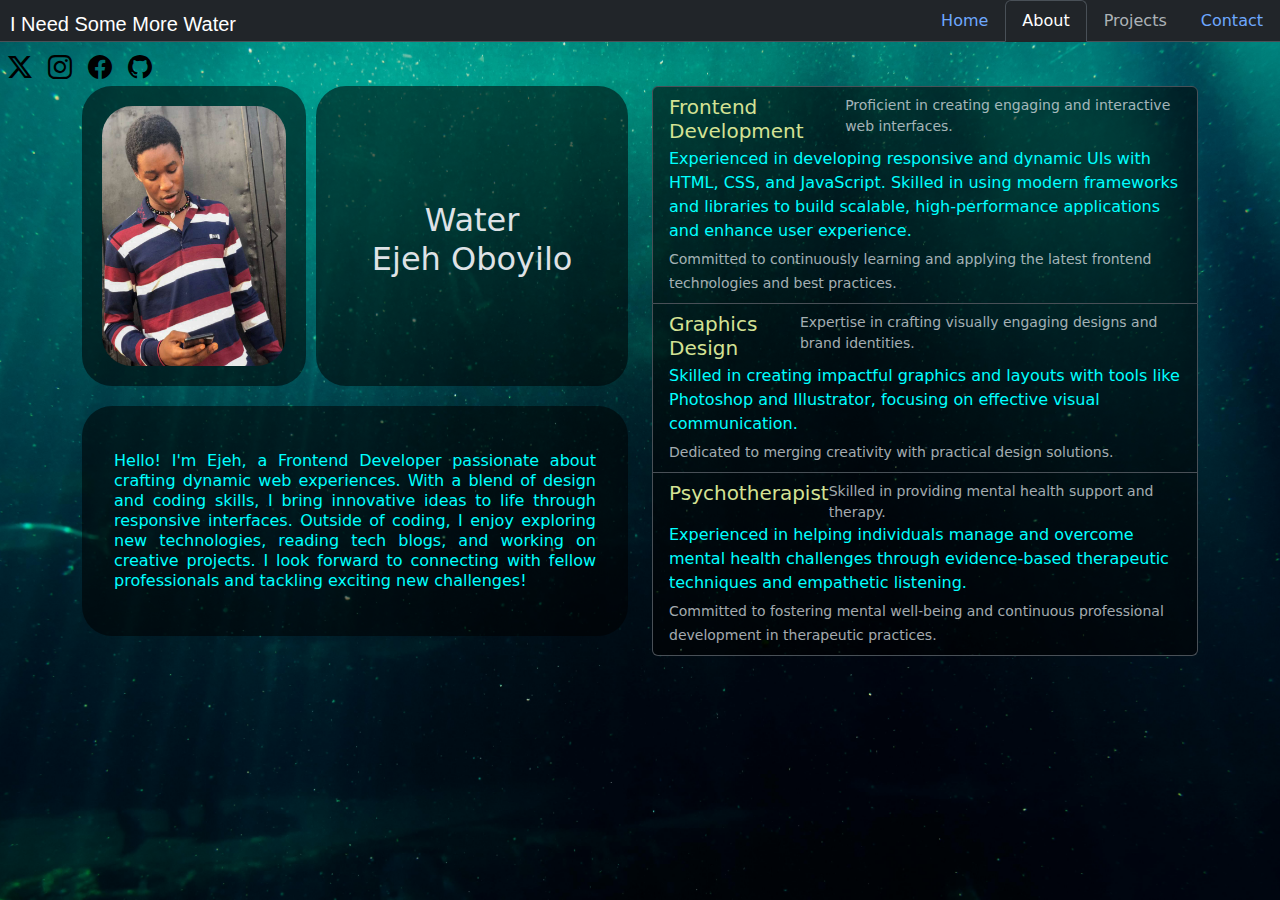
==== about.html @ bf3ef87e "Add files via upload" ====
<!DOCTYPE html>
<html lang="en">
  <head>
    <meta charset="UTF-8" />
    <meta http-equiv="X-UA-Compatible" content="IE=edge" />
    <meta name="viewport" content="width=device-width, initial-scale=1.0" />
    <title>Ejeh Oboyilo</title>
    <link
      rel="shortcut icon"
      href="./assets/img/favicon.ico"
      type="image/x-icon"
    />
    <link rel="stylesheet" href="./style.css" />
    <link
      href="https://cdn.jsdelivr.net/npm/bootstrap@5.3.3/dist/css/bootstrap.min.css"
      rel="stylesheet"
      integrity="sha384-QWTKZyjpPEjISv5WaRU9OFeRpok6YctnYmDr5pNlyT2bRjXh0JMhjY6hW+ALEwIH"
      crossorigin="anonymous"
    />
    <link
      rel="stylesheet"
      href="https://cdn.jsdelivr.net/npm/bootstrap-icons@1.11.3/font/bootstrap-icons.min.css"
    />
    <script
      defer
      src="https://cdn.jsdelivr.net/npm/bootstrap@5.3.3/dist/js/bootstrap.bundle.min.js"
      integrity="sha384-YvpcrYf0tY3lHB60NNkmXc5s9fDVZLESaAA55NDzOxhy9GkcIdslK1eN7N6jIeHz"
      crossorigin="anonymous"
    ></script>
  </head>

  <body data-bs-theme="dark">
    <div class="fixed-top">
      <div class="d-none d-md-block bg-dark position-relative">
        <h5 class="head-subtext">I Need Some More Water</h5>
        <ul class="nav nav-tabs d-flex justify-content-end">
          <li class="nav-item">
            <a class="nav-link" href="./index.html">Home</a>
          </li>
          <li class="nav-item">
            <a class="nav-link active" aria-current="page" href="./about.html"
              >About</a
            >
          </li>
          <li class="nav-item">
            <a
              class="nav-link disabled"
              aria-disabled="true"
              href="./projects.html"
              >Projects
            </a>
          </li>
          <li class="nav-item">
            <a class="nav-link" href="./contact.html">Contact</a>
          </li>
        </ul>
      </div>
      <div class="d-block d-md-none">
        <nav class="navbar navbar-expand-lg bg-body-tertiary">
          <div class="container-fluid">
            <a class="navbar-brand" href="#">I Need Some More Water</a>
            <button
              class="navbar-toggler"
              type="button"
              data-bs-toggle="collapse"
              data-bs-target="#navbarNav"
              aria-controls="navbarNav"
              aria-expanded="false"
              aria-label="Toggle navigation"
            >
              <span class="navbar-toggler-icon"></span>
            </button>
            <div class="collapse navbar-collapse" id="navbarNav">
              <ul class="navbar-nav">
                <li class="nav-item">
                  <a class="nav-link" href="./index.html">Home</a>
                </li>
                <li class="nav-item">
                  <a
                    class="nav-link active"
                    aria-current="page"
                    href="./about.html"
                    >About</a
                  >
                </li>
                <li class="nav-item">
                  <a
                    class="nav-link disabled"
                    aria-disabled="true"
                    href="./projects.html"
                    >Projects</a
                  >
                </li>
                <li class="nav-item">
                  <a class="nav-link" href="./contact.html">Contact</a>
                </li>
              </ul>
            </div>
          </div>
        </nav>
      </div>
    </div>
    <div class="social-links h-25">
      <a
        href="https://x.com/SomeMoreWater?t=M9bkFM11XigIBaghxngUKA&s=08"
        target="_blank"
        ><i class="bi bi-twitter-x"></i
      ></a>
      <a
        href="https://www.instagram.com/somemorewater?utm_source=qr&igsh=dmxiYmZoajhoN2th"
        target="_blank"
        ><i class="bi bi-instagram"></i
      ></a>
      <a href="https://www.facebook.com/gift.ejeh.505" target="_blank"
        ><i class="bi bi-facebook"></i
      ></a>
      <a href="https://github.com/somemorewater" target="_blank"
        ><i class="bi bi-github"></i
      ></a>
    </div>
    <div class="container">
      <div class="row">
        <div class="col-md-6">
          <div class="left-column">
            <div class="top-row">
              <div class="box box1">
                <div
                  id="carouselExampleAutoplaying"
                  class="carousel slide"
                  data-bs-ride="carousel"
                >
                  <div class="carousel-inner">
                    <div class="carousel-item active">
                      <img
                        src="./assets/img/img2.png"
                        class="d-block w-100 img-size"
                        alt="..."
                      />
                    </div>
                    <div class="carousel-item">
                      <img
                        src="./assets/img/img3.jpg"
                        class="d-block w-100 img-size"
                        alt="..."
                      />
                    </div>
                    <div class="carousel-item">
                      <img
                        src="./assets/img/img4.jpg"
                        class="d-block w-100 img-size"
                        alt="..."
                      />
                    </div>
                    <div class="carousel-item">
                      <img
                        src="./assets/img/img5.jpg"
                        class="d-block w-100 img-size"
                        alt="..."
                      />
                    </div>
                  </div>
                  <button
                    class="carousel-control-prev"
                    type="button"
                    data-bs-target="#carouselExampleAutoplaying"
                    data-bs-slide="prev"
                  >
                    <span
                      class="carousel-control-prev-icon"
                      aria-hidden="true"
                    ></span>
                    <span class="visually-hidden">Previous</span>
                  </button>
                  <button
                    class="carousel-control-next"
                    type="button"
                    data-bs-target="#carouselExampleAutoplaying"
                    data-bs-slide="next"
                  >
                    <span
                      class="carousel-control-next-icon"
                      aria-hidden="true"
                    ></span>
                    <span class="visually-hidden">Next</span>
                  </button>
                </div>
              </div>
              <div class="box box2">
                <div class="text-content color-animation">
                  <h2>
                    Water <br />
                    Ejeh Oboyilo
                  </h2>
                </div>
              </div>
            </div>
            <div class="box box3">
              <div class="container-fluid about-section">
                <p>
                  Hello! I'm Ejeh, a Frontend Developer passionate about
                  crafting dynamic web experiences. With a blend of design and
                  coding skills, I bring innovative ideas to life through
                  responsive interfaces. Outside of coding, I enjoy exploring
                  new technologies, reading tech blogs, and working on creative
                  projects. I look forward to connecting with fellow
                  professionals and tackling exciting new challenges!
                </p>
              </div>
            </div>
          </div>
        </div>
        <div class="col-md-6">
          <div class="right-column">
            <div>
              <div class="list-group">
                <a
                  href="#"
                  class="list-group-item list-group-item-action flex-column align-items-start"
                  aria-current="true"
                >
                  <div class="d-flex w-100 justify-content-between">
                    <h5 class="mb-1 about">Frontend Development</h5>
                    <small class="text-muted"
                      >Proficient in creating engaging and interactive web
                      interfaces.</small
                    >
                  </div>
                  <p class="mb-1 about1">
                    Experienced in developing responsive and dynamic UIs with
                    HTML, CSS, and JavaScript. Skilled in using modern
                    frameworks and libraries to build scalable, high-performance
                    applications and enhance user experience.
                  </p>
                  <small class="text-muted"
                    >Committed to continuously learning and applying the latest
                    frontend technologies and best practices.</small
                  >
                </a>
                <a
                  href="#"
                  class="list-group-item list-group-item-action flex-column align-items-start"
                >
                  <div class="d-flex w-100 justify-content-between">
                    <h5 class="mb-1 about">Graphics Design</h5>
                    <small class="text-muted"
                      >Expertise in crafting visually engaging designs and brand
                      identities.</small
                    >
                  </div>
                  <p class="mb-1 about1">
                    Skilled in creating impactful graphics and layouts with
                    tools like Photoshop and Illustrator, focusing on effective
                    visual communication.
                  </p>
                  <small class="text-muted"
                    >Dedicated to merging creativity with practical design
                    solutions.</small
                  >
                </a>
                <a
                  href="#"
                  class="list-group-item list-group-item-action flex-column align-items-start disabled"
                >
                  <div class="d-flex w-100 justify-content-between">
                    <h5 class="mb-1 about">Psychotherapist</h5>
                    <small class="text-muted"
                      >Skilled in providing mental health support and
                      therapy.</small
                    >
                  </div>
                  <p class="mb-1 about1">
                    Experienced in helping individuals manage and overcome
                    mental health challenges through evidence-based therapeutic
                    techniques and empathetic listening.
                  </p>
                  <small class="text-muted"
                    >Committed to fostering mental well-being and continuous
                    professional development in therapeutic practices.</small
                  >
                </a>
              </div>
            </div>
          </div>
        </div>
      </div>
    </div>
  </body>
</html>
---- style.css ----
body {
  background-image: url(assets/img/bg-img.jpg);
  background-size: cover;
  background-repeat: no-repeat;
  background-position: center;
  background-attachment: fixed;
}
.cover-container {
  text-align: center;
  align-items: center;
  justify-content: center;
  color: #ffffff;
  margin: 0;
  margin-top: 150px;
}
@media (max-width: 768px) {
  .cover-container {
    text-align: center;
    align-items: center;
    justify-content: center;
    height: 100vh;
    color: #ffffff;
    margin: 0;
    margin-top: 70px;
  }
}
.cover-heading {
  font-size: 3rem;
}
.lead {
  font-size: 1.25rem;
  font-weight: 300;
}
.btn-light {
  color: #000;
  background-color: #f8f9fa;
  border-color: #f8f9fa;
}
.head-subtext {
  font-family: arial;
  font-weight: normal;
  color: #fff;
  height: 2px;
  position: absolute;
  bottom: 20px;
  width: 100%;
  padding-left: 10px;
}
@keyframes fadeIn {
  0% {
    opacity: 0;
  }
  100% {
    opacity: 1;
  }
}

.fade-in {
  animation: fadeIn 6s ease-out forwards;
  color: aqua;
}
.social-links {
  width: 10em;
  margin-top: 50px;
  display: flex;
  justify-content: space-around;
  align-items: center;
}

.social-links a {
  color: black;
  text-decoration: none;
  font-size: 24px;
}

.social-links a:hover {
  color: #fff;
}
.box {
  background-color: #0000008a;
  border: 1px;
  padding: 20px;
  margin-bottom: 10px;
  border-radius: 30px;
}
.box1 {
  background-color: #0000008a;
  height: 300px;
  width: 250px;
}
@media (max-width: 575.98px) {
  .box1 {
    height: 200px;
  }
}
.box2 {
  background-color: #0000008a;
  height: 300px;
  width: 350px;
}
@media (max-width: 575.98px) {
  .box2 {
    height: 200px;
  }
}
.box3 {
  height: 230px;
  display: flex;
  justify-content: center;
  align-items: center;
}
@media (max-width: 575.98px) {
  .box3 {
    height: 300px;
  }
}
.box4 {
  height: 265px;
}
.box5 {
  height: 265px;
}

.left-column {
  display: flex;
  flex-direction: column;
  gap: 10px;
}

.top-row {
  display: flex;
  gap: 10px;
}

.right-column {
  display: flex;
  flex-direction: column;
  gap: 10px;
}
.img-size {
  height: 260px;
  border-radius: 30px;
  margin: auto;
}
@media (max-width: 575.98px) {
  .img-size {
    height: 160px;
  }
}
.text-content {
  display: flex;
  justify-content: center;
  align-items: center;
  text-align: center;
  border-radius: 20px;
  margin-top: 35%;
}
@keyframes colorChange {
  0% {
    color: #ff0000;
  }
  10% {
    color: #ff7f00;
  }
  20% {
    color: #ffff00;
  }
  30% {
    color: #7fff00;
  }
  40% {
    color: #00ff00;
  }
  50% {
    color: #00ff7f;
  }
  60% {
    color: #00ffff;
  }
  70% {
    color: #007fff;
  }
  80% {
    color: #0000ff;
  }
  90% {
    color: #7f00ff;
  }
  100% {
    color: #ff00ff;
  }
}
.color-animation {
  font-size: 24px;
  font-weight: bold;
  animation: colorChange 10s infinite linear;
}
.about-section p {
  font-size: 16px;
  line-height: 1.25;
  color: cyan;
  margin: 0;
  text-align: justify;
}
.list-group-item {
  background-color: #0000008a !important;
}

.list-group-item:hover {
  background-color: #000000b4 !important;
}
.about {
  color: #d4e294;
}
.about1 {
  color: cyan;
}
.custom-div {
  padding: 2rem;
  background-color: #0000008a;
  height: 80lvh;
}
.custom-div {
  border-radius: 5px;
  padding: 20px;
  box-shadow: 0 2px 5px rgba(0, 0, 0, 0.1);
}
.copy {
  margin-left: 10px;
  padding: 5px 10px;
  color: white;
  border: none;
  border-radius: 3px;
}
.copy:hover {
  cursor: pointer;
}

.social-contact {
  display: flex;
  flex-wrap: wrap;
  justify-content: center;
  align-items: center;
  padding: 10px;
  border-radius: 10px;
}

.social-contact a {
  text-decoration: none;
  font-size: 24px;
  transition: transform 0.3s, color 0.3s;
  flex: 0 1 calc(50% - 10px);
  display: flex;
  justify-content: center;
  align-items: center;
  margin: 5px;
  background-color: #f8f7f12f;
  border-radius: 10px;
}

.social-contact a:nth-child(1) {
  color: #1da1f2;
}

.social-contact a:nth-child(2) {
  color: #c51651;
}

.social-contact a:nth-child(3) {
  color: #3b5998;
}

.social-contact a:nth-child(4) {
  color: #000;
}

.social-contact a i {
  font-size: 70px;
}

.social-contact a:hover {
  transform: scale(1.1);
}

.social-contact a:nth-child(1):hover {
  color: #fff;
  background-color: #0d8bbf;
}

.social-contact a:nth-child(2):hover {
  color: #fff;
  background-color: #d31f5b;
}

.social-contact a:nth-child(3):hover {
  color: #fff;
  background-color: #2d4373;
}

.social-contact a:nth-child(4):hover {
  color: #fff;
  background-color: #000;
}

@media (max-width: 575.98px) {
  .social-contact a {
    flex: 0 1 calc(50% - 10px);
  }

  .social-contact a i {
    font-size: 50px;
  }
}

@media (min-width: 576px) and (max-width: 767.98px) {
  .social-contact a {
    flex: 0 1 calc(50% - 10px);
  }

  .social-contact a i {
    font-size: 60px;
  }
}

.custom-div input {
  background: transparent;
  height: 50px;
  border-radius: 50px;
}

.whatsapp-contact input {
  border: 2px solid green;
}

.contact-form input {
  border: 2px solid blue;
}

.input-icon-wrapper {
  position: relative;
}

.input-icon-wrapper .form-control {
  padding-right: 40px;
}

.icon-wrapper {
  position: absolute;
  right: 13px;
  top: 52%;
  transform: translateY(-50%);
  cursor: pointer;
  font-size: 1.6rem;
  pointer-events: all;
}

.icon-wrapper:hover {
  color: whitesmoke;
}

.send-icon {
  display: block;
}

.whatsapp-contact {
  color: green;
}

.contact-form {
  color: blue;
}
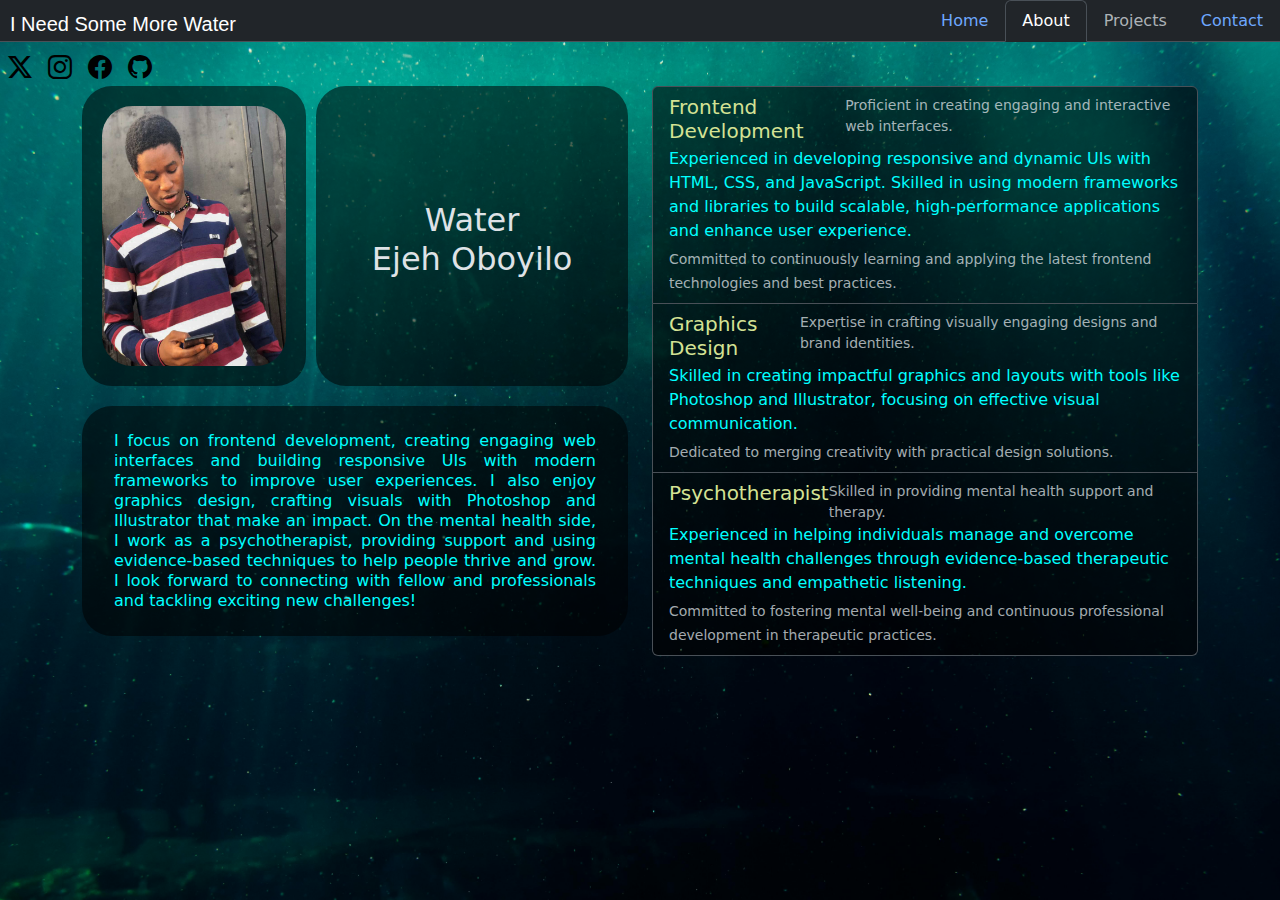
==== commit 75655111: "Update about.html" ====
--- a/about.html
+++ b/about.html
@@ -197,13 +197,11 @@
             <div class="box box3">
               <div class="container-fluid about-section">
                 <p>
-                  Hello! I'm Ejeh, a Frontend Developer passionate about
-                  crafting dynamic web experiences. With a blend of design and
-                  coding skills, I bring innovative ideas to life through
-                  responsive interfaces. Outside of coding, I enjoy exploring
-                  new technologies, reading tech blogs, and working on creative
-                  projects. I look forward to connecting with fellow
-                  professionals and tackling exciting new challenges!
+                  I focus on frontend development, creating engaging web interfaces and building responsive UIs with
+                modern frameworks to improve user experiences. I also enjoy graphics design, crafting visuals with
+                Photoshop and Illustrator that make an impact. On the mental health side, I work as a psychotherapist,
+                providing support and using evidence-based techniques to help people thrive and grow. I look forward to
+                connecting with fellow and professionals and tackling exciting new challenges!
                 </p>
               </div>
             </div>
